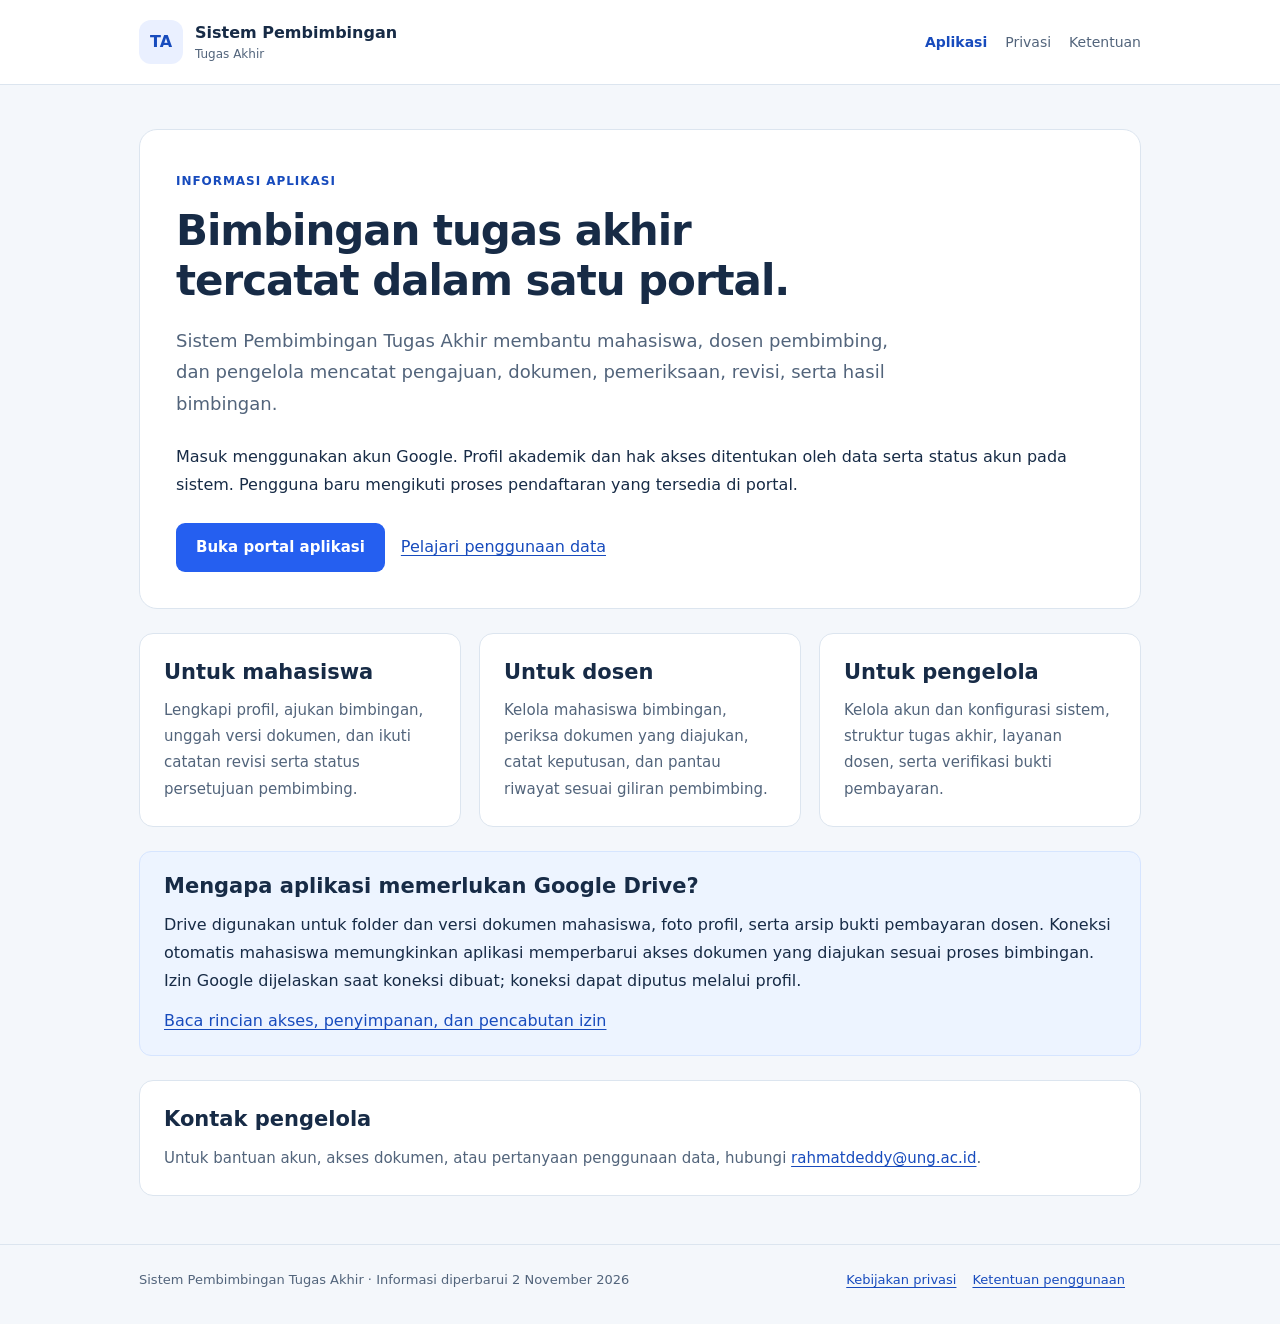
==== index.html @ e361b814 "feat: siapkan situs domain ruangbimbing dengan login lama tetap aktif" ====
<!doctype html>
<html lang="id">
<head>
  <meta charset="utf-8">
  <meta name="viewport" content="width=device-width,initial-scale=1">
  <meta name="description" content="Sistem Pembimbingan Tugas Akhir membantu mahasiswa dan dosen mengelola dokumen, revisi, serta riwayat bimbingan dengan akun Google.">
  <title>Sistem Pembimbingan Tugas Akhir</title>
  <link rel="stylesheet" href="./assets/informasi.css">
</head>
<body>
<a class="skip" href="#isi">Lewati ke isi</a>
<header><div class="shell header-inner">
  <a class="brand" href="./aplikasi/"><span class="mark" aria-hidden="true">TA</span><span>Sistem Pembimbingan<small>Tugas Akhir</small></span></a>
  <nav aria-label="Navigasi informasi"><a href="./aplikasi/" aria-current="page">Aplikasi</a><a href="./privasi/">Privasi</a><a href="./ketentuan/">Ketentuan</a></nav>
</div></header>
<main id="isi" class="shell">
  <section class="hero">
    <span class="eyebrow">Informasi aplikasi</span>
    <h1>Bimbingan tugas akhir<br>tercatat dalam satu portal.</h1>
    <p class="lead">Sistem Pembimbingan Tugas Akhir membantu mahasiswa, dosen pembimbing, dan pengelola mencatat pengajuan, dokumen, pemeriksaan, revisi, serta hasil bimbingan.</p>
    <p>Masuk menggunakan akun Google. Profil akademik dan hak akses ditentukan oleh data serta status akun pada sistem. Pengguna baru mengikuti proses pendaftaran yang tersedia di portal.</p>
    <div class="actions"><a class="button" href="https://script.google.com/macros/s/AKfycbxvxwSGxgAY54pr1iey7_PNiEB0Fi0pHM2lapKB__q7N8QGRr0RlyL6-kfzZXvyrk7u1Q/exec">Buka portal aplikasi</a><a href="./privasi/">Pelajari penggunaan data</a></div>
  </section>
  <div class="grid">
    <section class="card"><h2 style="margin-top:0">Untuk mahasiswa</h2><p>Lengkapi profil, ajukan bimbingan, unggah versi dokumen, dan ikuti catatan revisi serta status persetujuan pembimbing.</p></section>
    <section class="card"><h2 style="margin-top:0">Untuk dosen</h2><p>Kelola mahasiswa bimbingan, periksa dokumen yang diajukan, catat keputusan, dan pantau riwayat sesuai giliran pembimbing.</p></section>
    <section class="card"><h2 style="margin-top:0">Untuk pengelola</h2><p>Kelola akun dan konfigurasi sistem, struktur tugas akhir, layanan dosen, serta verifikasi bukti pembayaran.</p></section>
  </div>
  <section class="notice" aria-labelledby="drive"><h2 id="drive" style="margin-top:0">Mengapa aplikasi memerlukan Google Drive?</h2><p>Drive digunakan untuk folder dan versi dokumen mahasiswa, foto profil, serta arsip bukti pembayaran dosen. Koneksi otomatis mahasiswa memungkinkan aplikasi memperbarui akses dokumen yang diajukan sesuai proses bimbingan. Izin Google dijelaskan saat koneksi dibuat; koneksi dapat diputus melalui profil.</p><p style="margin-top:12px"><a href="./privasi/">Baca rincian akses, penyimpanan, dan pencabutan izin</a></p></section>
  <section class="card" style="margin-top:24px"><h2 style="margin-top:0">Kontak pengelola</h2><p>Untuk bantuan akun, akses dokumen, atau pertanyaan penggunaan data, hubungi <a class="contact" href="mailto:rahmatdeddy@ung.ac.id">rahmatdeddy@ung.ac.id</a>.</p></section>
</main>
<footer><div class="shell footer-inner"><p>Sistem Pembimbingan Tugas Akhir · Informasi diperbarui 2 November 2026</p><div><a href="./privasi/">Kebijakan privasi</a><a href="./ketentuan/">Ketentuan penggunaan</a></div></div></footer>
</body>
</html>
---- assets/informasi.css ----
:root{color-scheme:light;--ink:#172b46;--muted:#52647b;--line:#dce5ef;--accent:#255ff0;--paper:#fff;--surface:#f4f7fb}
*{box-sizing:border-box}html{scroll-behavior:smooth}body{margin:0;background:var(--surface);color:var(--ink);font:16px/1.75 system-ui,-apple-system,"Segoe UI",sans-serif}a{color:#174bbd;text-underline-offset:3px}a:hover{text-decoration-thickness:2px}a:focus-visible{outline:3px solid #e99900;outline-offset:4px}.skip{position:absolute;top:-90px;left:20px;background:#fff;padding:10px;z-index:2}.skip:focus{top:10px}.shell{max-width:1050px;margin:auto;padding:0 24px}header{background:var(--paper);border-bottom:1px solid var(--line)}.header-inner{display:flex;align-items:center;justify-content:space-between;gap:20px;padding-top:20px;padding-bottom:20px}.brand{display:flex;align-items:center;gap:12px;font-weight:750;color:var(--ink);text-decoration:none;line-height:1.35}.mark{display:grid;place-items:center;flex-shrink:0;width:44px;height:44px;border-radius:12px;background:#eaf0ff;color:#174bbd}.brand small{display:block;font-size:12px;font-weight:500;color:var(--muted);margin-top:3px}nav{display:flex;gap:18px;flex-wrap:wrap;font-size:14px}nav a{color:var(--muted);text-decoration:none}nav a[aria-current=page]{font-weight:750;color:#174bbd}main.shell{padding-top:44px;padding-bottom:48px}.eyebrow{font-size:12px;font-weight:750;letter-spacing:.08em;text-transform:uppercase;color:#174bbd}h1{font-size:clamp(28px,4.5vw,42px);line-height:1.2;margin:12px 0 18px;letter-spacing:-.025em}h2{font-size:21px;line-height:1.4;margin:30px 0 10px}h3{font-size:17px;margin:0 0 10px}.lead{font-size:18px;max-width:720px;color:var(--muted);margin:0 0 24px}.hero,.article{background:var(--paper);border:1px solid var(--line);border-radius:18px;padding:36px}.actions{display:flex;align-items:center;flex-wrap:wrap;gap:16px;margin-top:24px}.button{display:inline-block;background:var(--accent);color:#fff;text-decoration:none;font-size:15px;font-weight:700;padding:11px 20px;border-radius:9px}.button:hover{background:#174bbd}.grid{display:grid;grid-template-columns:repeat(3,minmax(0,1fr));gap:18px;margin:24px 0}.card{background:#fff;border:1px solid var(--line);border-radius:14px;padding:24px}.card p{font-size:15px;color:var(--muted);margin:0}.notice{background:#edf4ff;border:1px solid #d6e5ff;border-radius:12px;padding:20px 24px;margin-top:24px}.notice p{margin:0}.article{max-width:860px;margin:auto}.article h1{font-size:34px}.article p,.article li{max-width:75ch}.article ul,.article ol{padding-left:24px}.article li{margin:8px 0}.date{color:var(--muted);font-size:14px}.table-wrap{overflow-x:auto}table{width:100%;border-collapse:collapse;margin:18px 0;font-size:15px}th,td{text-align:left;vertical-align:top;border-bottom:1px solid var(--line);padding:12px}th{background:#f5f8fc}code{font-size:.9em;overflow-wrap:anywhere}footer{border-top:1px solid var(--line);color:var(--muted);font-size:13px;padding:24px 0 32px}.footer-inner{display:flex;justify-content:space-between;flex-wrap:wrap;gap:12px}.footer-inner p{margin:0}footer a{margin-right:16px}.contact{overflow-wrap:anywhere}@media(max-width:700px){.shell{padding-left:18px;padding-right:18px}.header-inner{align-items:flex-start;flex-direction:column;gap:16px}.hero,.article{padding:24px}.grid{grid-template-columns:1fr}main.shell{padding-top:24px}.article h1{font-size:28px}nav{gap:16px}th,td{padding:10px}}
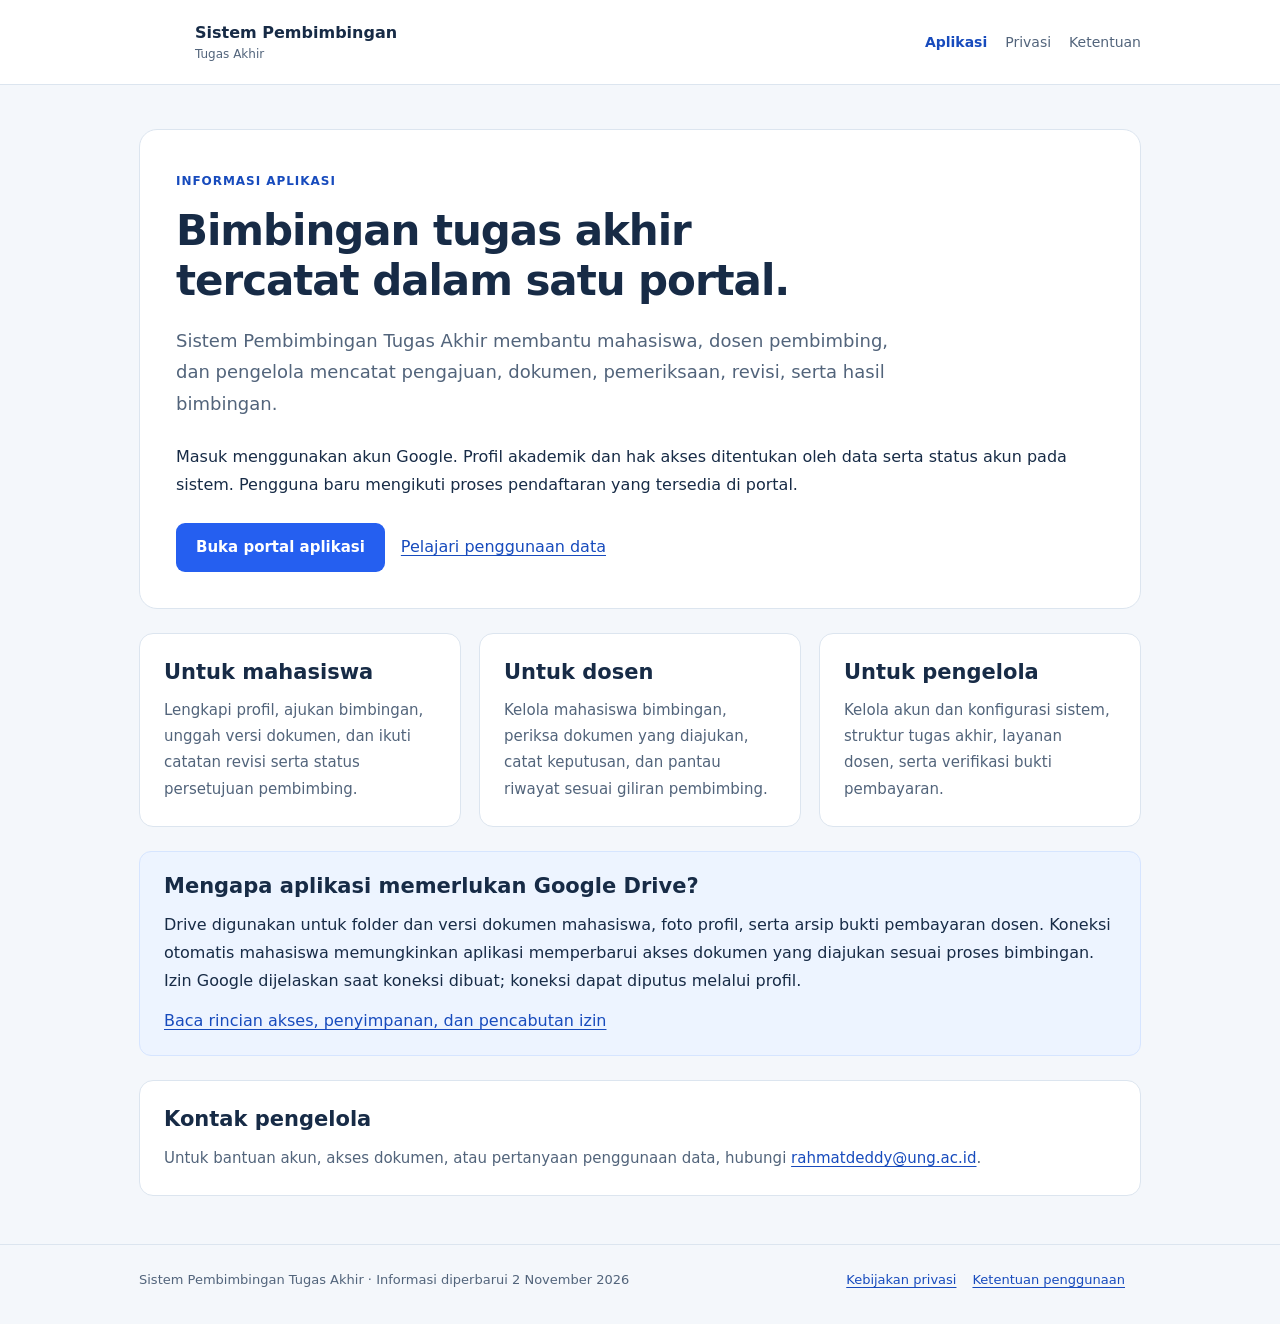
==== commit 16612fb8: "Tampilkan hanya logo asli setelah siap pada halaman publik" ====
--- a/index.html
+++ b/index.html
@@ -6,11 +6,11 @@
   <meta name="description" content="Sistem Pembimbingan Tugas Akhir membantu mahasiswa dan dosen mengelola dokumen, revisi, serta riwayat bimbingan dengan akun Google.">
   <title>Sistem Pembimbingan Tugas Akhir</title>
   <link rel="stylesheet" href="./assets/informasi.css">
-</head>
+<script src="./assets/branding.js?v=20261104" defer></script></head>
 <body>
 <a class="skip" href="#isi">Lewati ke isi</a>
 <header><div class="shell header-inner">
-  <a class="brand" href="./aplikasi/"><span class="mark" aria-hidden="true">TA</span><span>Sistem Pembimbingan<small>Tugas Akhir</small></span></a>
+  <a class="brand" href="./aplikasi/"><span class="mark" data-portal-logo aria-hidden="true" aria-busy="true"></span><span>Sistem Pembimbingan<small>Tugas Akhir</small></span></a>
   <nav aria-label="Navigasi informasi"><a href="./aplikasi/" aria-current="page">Aplikasi</a><a href="./privasi/">Privasi</a><a href="./ketentuan/">Ketentuan</a></nav>
 </div></header>
 <main id="isi" class="shell">
--- a/assets/informasi.css
+++ b/assets/informasi.css
@@ -1,2 +1,6 @@
 :root{color-scheme:light;--ink:#172b46;--muted:#52647b;--line:#dce5ef;--accent:#255ff0;--paper:#fff;--surface:#f4f7fb}
 *{box-sizing:border-box}html{scroll-behavior:smooth}body{margin:0;background:var(--surface);color:var(--ink);font:16px/1.75 system-ui,-apple-system,"Segoe UI",sans-serif}a{color:#174bbd;text-underline-offset:3px}a:hover{text-decoration-thickness:2px}a:focus-visible{outline:3px solid #e99900;outline-offset:4px}.skip{position:absolute;top:-90px;left:20px;background:#fff;padding:10px;z-index:2}.skip:focus{top:10px}.shell{max-width:1050px;margin:auto;padding:0 24px}header{background:var(--paper);border-bottom:1px solid var(--line)}.header-inner{display:flex;align-items:center;justify-content:space-between;gap:20px;padding-top:20px;padding-bottom:20px}.brand{display:flex;align-items:center;gap:12px;font-weight:750;color:var(--ink);text-decoration:none;line-height:1.35}.mark{display:grid;place-items:center;flex-shrink:0;width:44px;height:44px;border-radius:12px;background:#eaf0ff;color:#174bbd}.brand small{display:block;font-size:12px;font-weight:500;color:var(--muted);margin-top:3px}nav{display:flex;gap:18px;flex-wrap:wrap;font-size:14px}nav a{color:var(--muted);text-decoration:none}nav a[aria-current=page]{font-weight:750;color:#174bbd}main.shell{padding-top:44px;padding-bottom:48px}.eyebrow{font-size:12px;font-weight:750;letter-spacing:.08em;text-transform:uppercase;color:#174bbd}h1{font-size:clamp(28px,4.5vw,42px);line-height:1.2;margin:12px 0 18px;letter-spacing:-.025em}h2{font-size:21px;line-height:1.4;margin:30px 0 10px}h3{font-size:17px;margin:0 0 10px}.lead{font-size:18px;max-width:720px;color:var(--muted);margin:0 0 24px}.hero,.article{background:var(--paper);border:1px solid var(--line);border-radius:18px;padding:36px}.actions{display:flex;align-items:center;flex-wrap:wrap;gap:16px;margin-top:24px}.button{display:inline-block;background:var(--accent);color:#fff;text-decoration:none;font-size:15px;font-weight:700;padding:11px 20px;border-radius:9px}.button:hover{background:#174bbd}.grid{display:grid;grid-template-columns:repeat(3,minmax(0,1fr));gap:18px;margin:24px 0}.card{background:#fff;border:1px solid var(--line);border-radius:14px;padding:24px}.card p{font-size:15px;color:var(--muted);margin:0}.notice{background:#edf4ff;border:1px solid #d6e5ff;border-radius:12px;padding:20px 24px;margin-top:24px}.notice p{margin:0}.article{max-width:860px;margin:auto}.article h1{font-size:34px}.article p,.article li{max-width:75ch}.article ul,.article ol{padding-left:24px}.article li{margin:8px 0}.date{color:var(--muted);font-size:14px}.table-wrap{overflow-x:auto}table{width:100%;border-collapse:collapse;margin:18px 0;font-size:15px}th,td{text-align:left;vertical-align:top;border-bottom:1px solid var(--line);padding:12px}th{background:#f5f8fc}code{font-size:.9em;overflow-wrap:anywhere}footer{border-top:1px solid var(--line);color:var(--muted);font-size:13px;padding:24px 0 32px}.footer-inner{display:flex;justify-content:space-between;flex-wrap:wrap;gap:12px}.footer-inner p{margin:0}footer a{margin-right:16px}.contact{overflow-wrap:anywhere}@media(max-width:700px){.shell{padding-left:18px;padding-right:18px}.header-inner{align-items:flex-start;flex-direction:column;gap:16px}.hero,.article{padding:24px}.grid{grid-template-columns:1fr}main.shell{padding-top:24px}.article h1{font-size:28px}nav{gap:16px}th,td{padding:10px}}
+
+/* Shared portal logo on every public information page. */
+.mark[aria-busy="true"],.mark.has-portal-logo{background:transparent}.mark.has-portal-logo{border-radius:0}.mark img{display:block;width:100%;height:100%;object-fit:contain}
+[data-portal-logo]:not(.has-portal-logo){visibility:hidden}
